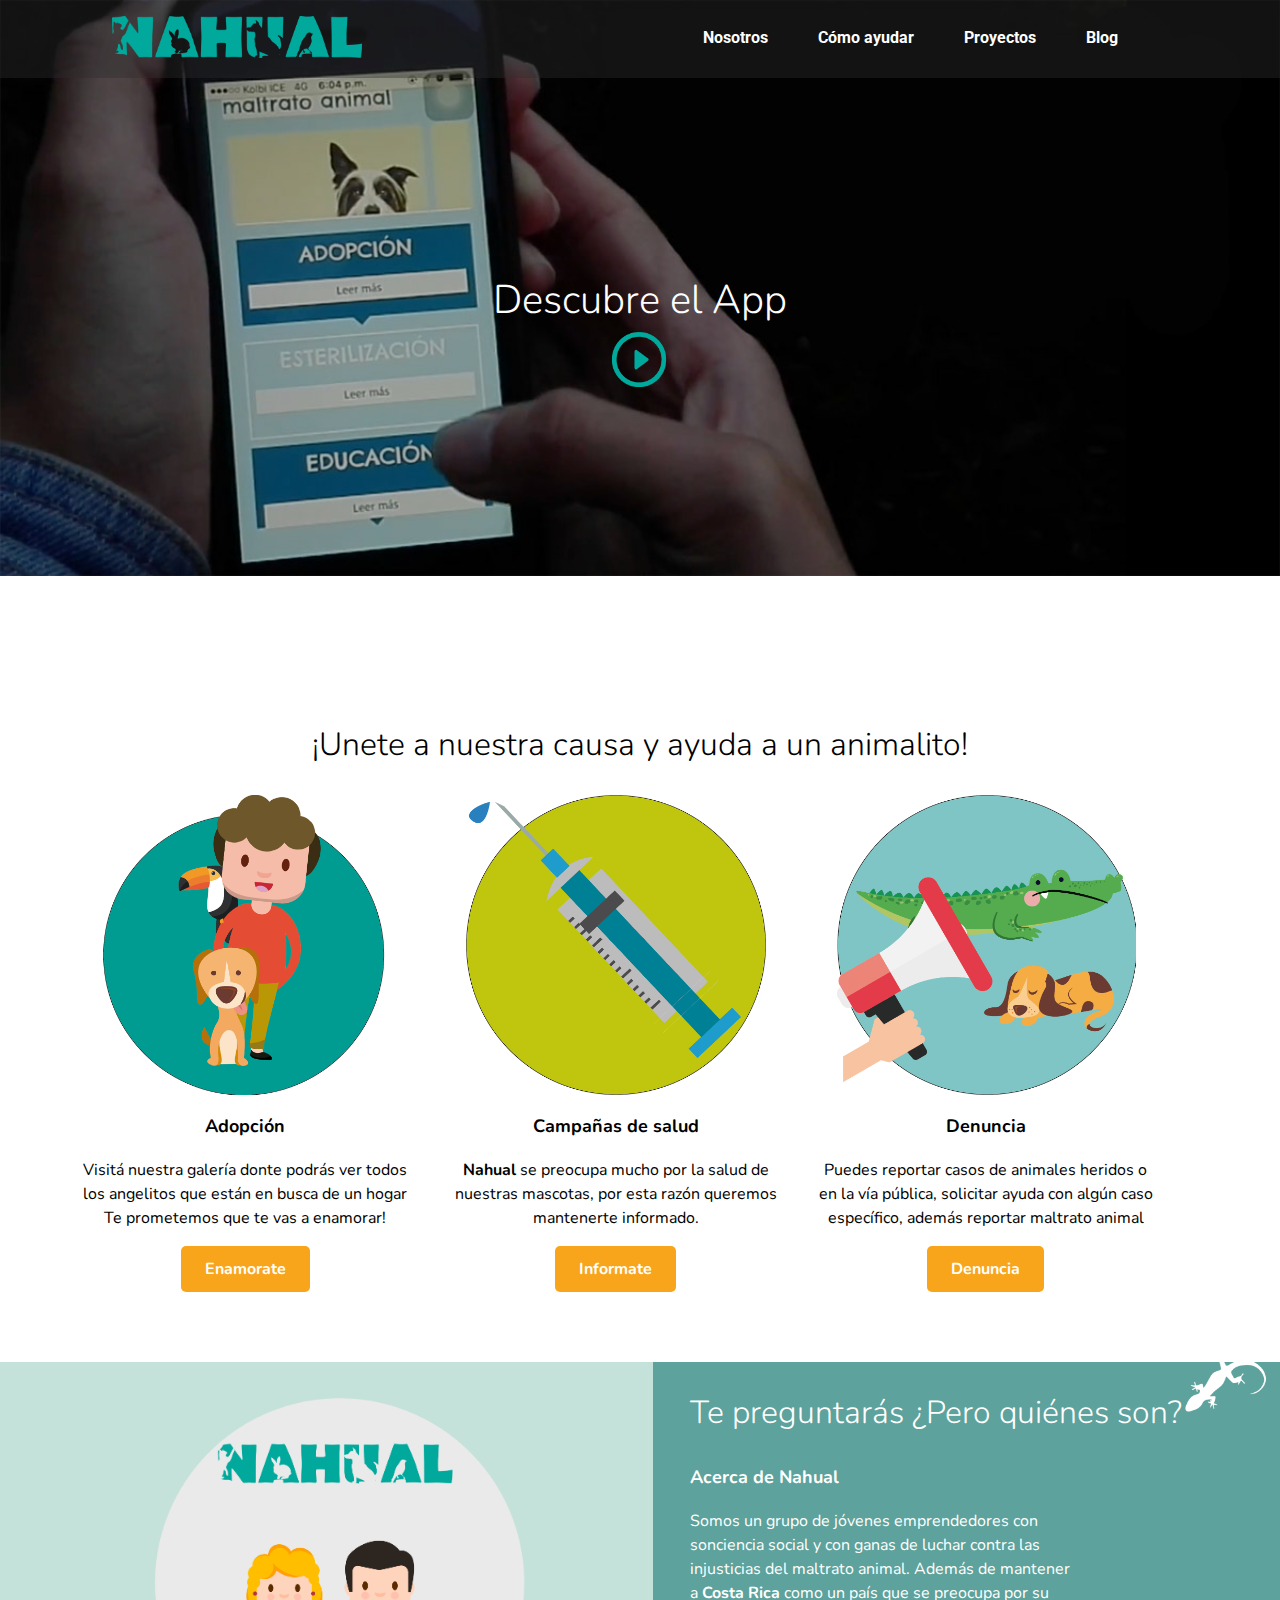
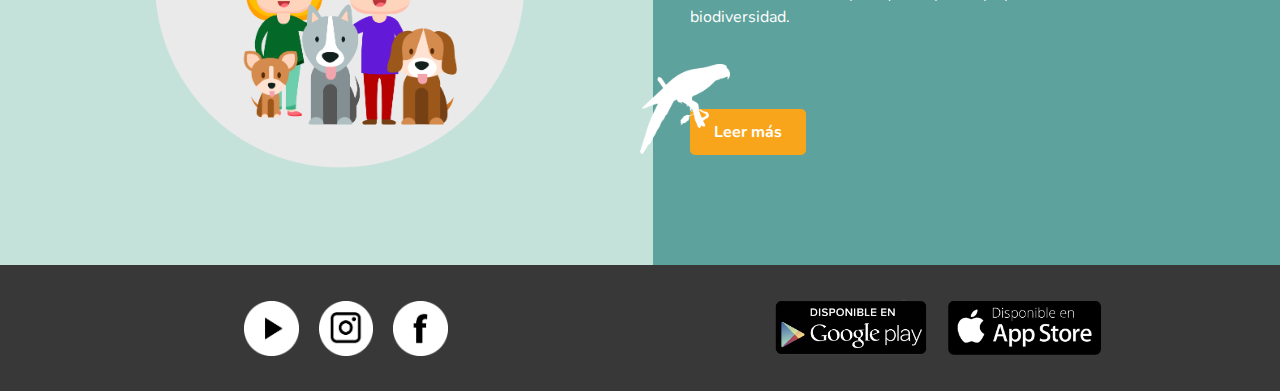
==== index.html @ 8c4a7dd0 "Entrepreneurship project web site" ====
<!DOCTYPE html>
<html lang="en">

<head>
  <meta charset="utf-8">
  <meta name="author" content="">
  <meta name="viewport" content="width=device-width, initial-scale=1.0">
  <title>Nahual</title>
  <link href="https://fonts.googleapis.com/css?family=Montserrat:700|Nunito:300,300i,700" rel="stylesheet">
  <link href="https://fonts.googleapis.com/css?family=Roboto" rel="stylesheet">
  <link rel="stylesheet" href="css/style.css">
  <script src="js/jquery.min.js"></script>
  <!--[if lt IE 9]>
    <script type="text/javascript">
      var arr=['article','aside','footer','header','nav','section','figcaption','figure','main','template'];
      for(var i=0;i<arr.length;i++) document.createElement(arr[i]);
    </script>
    <![endif]-->
  <meta name="description" content="">
</head>

<body>
  <div class="wrapper">
    <div class="l-group bg-hero">
      <header class="l-group site-header" role="banner">
        <div class="site-nav">
          <a href="index.html" class="logo"><img src="img/logo.png" alt="Logo Conversable"></a>
          <nav class="main-menu">
            <ul class="menu main-menu__items">
              <li class="main-menu__item"><a class="main-menu__action" href="#l">Nosotros</a></li>
              <li class="main-menu__item"><a class="main-menu__action" href="#">Cómo ayudar</a></li>
              <li class="main-menu__item"><a class="main-menu__action" href="#">Proyectos</a></li>
              <li class="main-menu__item"><a class="main-menu__action" href="#">Blog</a></li>
            </ul>
          </nav>
        </div>
      </header>
      <div class="bg-video">
        <video playsinline autoplay muted loop poster="img/poster_home.jpg">
          <source src="video/Drinking-Dog.mp4" type="video/mp4"> Your browser does not support HTML5 video.
        </video>
      </div>
      <section class="l-group section-wrap section-wrap--intro">
        <div class="center">
          <h1 class="h-page h-page--white">Descubre el App</h1>
          <img src="img/play-icon.png" class="play-icon" alt="Play icon" id="playVideo">
        </div>
      </section>
    </div>
    <main class="main" role="main">
      <section class="l-group section-wrap">
        <div class="group">
          <h2 class="h-section">¡Unete a nuestra causa y ayuda a un animalito!</h2>
          <ul class="events-wrapper">
            <li class="events-grid event-item event-item">
              <div class="img-grid img-adopcion" alt="Adopcion"></div>
              <p class="sub-title">Adopción
                <p>
                  <p>Visitá nuestra galería donte podrás ver todos los angelitos que están en busca de un hogar Te prometemos
                    que te vas a enamorar!
                    <p>
                      <a href="" class="btn">Enamorate</a>
            </li>
            <li class="events-grid event-item event-item">
              <div class="img-grid img-vacuna" alt="Campañas"></div>
              <p class="sub-title">Campañas de salud
                <p>
                  <p><strong>Nahual</strong> se preocupa mucho por la salud de nuestras mascotas, por esta razón queremos mantenerte
                    informado.
                  </p>
                  <a href="" class="btn">Informate</a>
            </li>
            <li class="events-grid event-item event-item">
              <div class="img-grid img-denuncia" alt="Denuncia"></div>
              <p class="sub-title">Denuncia
                <p>
                  <p>Puedes reportar casos de animales heridos o en la vía pública, solicitar ayuda con algún caso específico,
                    además reportar maltrato animal</p>
                  <a href="denuncia.html" class="btn">Denuncia</a>
            </li>
          </ul>
        </div>
      </section>
      <section class="l-group section-who">
        <div class="who-container">
          <div>
            <img class="img-gecko" src="img/gecko.png" alt="Gecko">
            <img class="img-lora" src="img/lora.png" alt="Lora">
          </div>
          <div class="who-image">
            <img class="quienes-somos" src="img/quienes-somos.png">
          </div>
          <div class="who-description">
            <h2>Te preguntarás ¿Pero quiénes son?</h2>
            <p class="sub-title">Acerca de Nahual</p>
            <p>Somos un grupo de jóvenes emprendedores con sonciencia social y con ganas de luchar contra las injusticias del
              maltrato animal. Además de mantener a <strong>Costa Rica</strong> como un país que se preocupa por su biodiversidad.
            </p>
            <a href="#" class="btn btn-who">Leer más</a>
          </div>
        </div>
      </section>
    </main>
  </div>
  <footer class="l-group site-footer">
    <div class="contact-footer">
      <div class="footer-container">
        <ul class="contact-media">
          <li><img src="img/social-media-youtube.png"></li>
          <li><img src="img/social-media-instragram.png"></li>
          <li><img src="img/social-media-facebook.png"></li>
        </ul>
        <ul class="app-media">
          <li><img src="img/google-play.png"></li>
          <li><img src="img/app-store.png"></li>
        </ul>
      </div>
    </div>
  </footer>
  <div class="video-modal hidden" id="videoModal">
    <div id="video"></div>
  </div>
  <div class="opacity hidden"></div>
  <!-- Scripts -->
  <script src="js/modal-video.js"></script>
</body>

</html>
---- css/style.css ----
*,
*:before,
*:after {
  box-sizing: border-box; }

html {
  font: 1em/1.5 "Nunito", sans-serif;
  width: 100%;
  height: 100%;
  background-color: #000;
  -ms-text-size-adjust: 100%;
  -webkit-text-size-adjust: 100%;
  overflow-x: hidden;
  -moz-osx-font-smoothing: grayscale;
  -webkit-font-smoothing: antialiased; }

body {
  background-color: #000;
  width: 100%;
  min-height: 100%;
  margin: 0;
  position: relative; }

::selection {
  background: #b3d4fc;
  text-shadow: none; }

article,
aside,
footer,
header,
nav,
section,
figcaption,
figure,
main,
details,
menu {
  display: block; }

figure {
  margin: 1em 40px; }

summary {
  display: list-item; }

canvas {
  display: inline-block; }

template {
  display: none; }

h1 {
  font-size: 2.5rem;
  margin: 3em 0 0;
  font-weight: 300; }

h2 {
  font-size: 2rem;
  font-weight: 300; }

h3,
.h-h3 {
  font-size: 1.5rem; }

h1,
h2,
h3,
h4 {
  color: #000;
  font-family: "Nunito", sans-serif; }

.h-section {
  text-align: center; }

.h-page {
  color: inherit;
  text-align: center; }

.sub-title {
  font-size: 1.125rem;
  font-weight: 700; }

hr {
  display: block;
  height: 1px;
  border: 0;
  border-top: 1px solid #ccc;
  margin: 1em 0;
  padding: 0; }

pre {
  font-family: monospace, monospace;
  font-size: 1em; }

abbr[title] {
  border-bottom: none;
  text-decoration: underline;
  text-decoration: underline dotted; }

b,
strong {
  font-weight: inherit; }

b,
strong {
  font-weight: bolder; }

code,
kbd,
samp {
  font-family: monospace, monospace;
  font-size: 1em; }

dfn {
  font-style: italic; }

mark {
  background-color: #ff0;
  color: #000; }

small {
  font-size: 80%; }

sub,
sup {
  font-size: 75%;
  line-height: 0;
  position: relative;
  vertical-align: baseline; }

sub {
  bottom: -0.25em; }

sup {
  top: -0.5em; }

q {
  font-style: italic; }

p {
  font-size: 1rem; }

th,
td {
  padding: 5px 10px; }

th {
  color: #fff; }

audio,
video {
  display: inline-block; }

audio:not([controls]) {
  display: none;
  height: 0; }

audio,
canvas,
iframe,
img,
svg,
video {
  vertical-align: middle; }

img {
  border-style: none; }

svg:not(:root) {
  overflow: hidden; }

.menu {
  margin: 0;
  padding: 0; }

.btn {
  background-color: #F8A51C;
  border-radius: 5px;
  color: #fff;
  cursor: pointer;
  display: inline-block;
  font-size: 1rem;
  font-weight: 700;
  padding: .7rem 1.5rem;
  text-decoration: none; }
  .btn:hover {
    background-color: #21a295; }

.btn-who:hover {
  background-color: #383838; }

.logo-item {
  display: inline-block;
  vertical-align: top;
  margin: -3px;
  padding: 1.5rem; }

.main-menu {
  float: right; }

.main-menu__action {
  color: inherit;
  border-bottom: 0;
  display: block;
  margin: 10px 50px 2px 0;
  text-decoration: none; }
  .main-menu__action:hover {
    border-bottom: 2px solid #23b1a6; }

.main-menu__item {
  display: inline;
  float: left; }

.main-menu__items {
  font-family: "Roboto", sans-serif;
  font-weight: 700;
  list-style: none; }

.events-wrapper {
  padding: 0; }

.events-grid {
  display: inline;
  float: left;
  min-height: 500px;
  text-align: center; }

.event-item {
  width: 30%;
  margin-right: 2rem; }

.logo {
  border-bottom: 0;
  float: left; }
  .logo img {
    display: block;
    width: 250px; }

.logo {
  border-bottom: 0;
  float: left; }
  .logo img {
    display: block;
    width: 250px; }

.section-who {
  position: relative;
  /* Permalink - use to edit and share this gradient: http://colorzilla.com/gradient-editor/#c5e2da+0,c5e2da+51,5da29c+51,5da29c+51,5da29c+100 */
  background: #c5e2da;
  /* Old browsers */
  background: -moz-linear-gradient(left, #c5e2da 0%, #c5e2da 51%, #5da29c 51%, #5da29c 51%, #5da29c 100%);
  /* FF3.6-15 */
  background: -webkit-linear-gradient(left, #c5e2da 0%, #c5e2da 51%, #5da29c 51%, #5da29c 51%, #5da29c 100%);
  /* Chrome10-25,Safari5.1-6 */
  background: linear-gradient(to right, #c5e2da 0%, #c5e2da 51%, #5da29c 51%, #5da29c 51%, #5da29c 100%);
  /* W3C, IE10+, FF16+, Chrome26+, Opera12+, Safari7+ */
  filter: progid:DXImageTransform.Microsoft.gradient( startColorstr='#c5e2da', endColorstr='#5da29c',GradientType=1 );
  /* IE6-9 */ }

.who-container {
  min-width: 1200px;
  max-width: 1200px;
  margin: 0 auto; }

.who-image, .who-description {
  display: inline-block;
  padding-left: 3rem;
  width: 49.8%; }

.who-image {
  padding: 2rem 2rem;
  text-align: center;
  vertical-align: top; }
  .who-image img {
    width: 70%; }

.who-description {
  min-height: 503px; }
  .who-description h2, .who-description h3, .who-description p {
    color: #fff; }
  .who-description a {
    margin-top: 4rem; }
  .who-description p {
    width: 70%; }

.img-gecko {
  position: absolute;
  top: -14px;
  right: 8px;
  width: 8%; }

.img-lora {
  position: absolute;
  top: 60%;
  left: 50%;
  width: 90px; }

.contact-footer {
  background-color: #383838 !important; }

.contact-media {
  display: inline-block;
  list-style: none;
  text-align: center;
  width: 49%; }
  .contact-media li {
    display: inline; }
  .contact-media img {
    margin-right: 1rem;
    width: 10%; }

.app-media {
  display: inline-block;
  list-style: none;
  text-align: center;
  width: 49%; }
  .app-media li {
    display: inline; }
  .app-media img {
    margin-right: 1rem;
    width: 28%; }

body {
  position: relative; }

.video-modal {
  left: 50%;
  height: 80vh;
  position: fixed;
  text-align: center;
  top: 50%;
  transform: translate(-50%, -50%);
  width: 80vw;
  z-index: 20; }

.opacity {
  background-color: rgba(0, 0, 0, 0.8);
  left: 0;
  height: 100vh;
  position: fixed;
  top: 0;
  width: 100vw;
  z-index: 10; }

.hidden {
  display: none; }

.site-header {
  margin-bottom: 1.125rem;
  position: relative;
  z-index: 5; }

.site-nav {
  background: rgba(45, 45, 45, 0.4);
  padding: 1rem 7rem 20px 7rem; }
  .site-nav:before, .site-nav:after {
    content: " ";
    display: table; }
  .site-nav:after, .site-nav:after {
    clear: both; }

.bg-pattern {
  background: url(../img/bg-pattern.jpg) fixed;
  color: #fff; }

.l-content {
  margin: 0 auto;
  width: 65%; }

.l-group:before, .l-group:after {
  content: " ";
  display: table; }
.l-group:after, .l-group:after {
  clear: both; }

.group {
  margin: 0 auto;
  max-width: 1200px; }
  .group:before, .group:after {
    content: " ";
    display: table; }
  .group:after, .group:after {
    clear: both; }

.bg-hero {
  background-repeat: no-repeat;
  background-attachment: fixed;
  background-size: cover;
  background-color: transparent;
  color: #fff;
  height: 40rem;
  overflow: hidden;
  position: relative;
  z-index: 2; }

.bg-video {
  position: absolute;
  top: 0;
  left: 0;
  right: 0;
  z-index: 0;
  background-size: cover; }
  .bg-video:after {
    content: '';
    background-color: rgba(0, 0, 0, 0.3);
    position: absolute;
    top: 0;
    left: 0;
    right: 0;
    bottom: 0; }
  .bg-video video {
    height: auto;
    width: 100%; }

.section-wrap {
  padding: 3.375rem 2.25rem;
  max-width: 1200px;
  min-width: 1200px;
  margin: 0 auto; }

.section-wrap--intro {
  position: relative;
  z-index: 2; }

.section-intro {
  margin-bottom: 3rem;
  text-align: center; }

.section-wrap--tight {
  padding-bottom: 2.25rem;
  padding-top: 2.25rem; }

.wrapper {
  background-color: #fff; }

.center {
  text-align: center; }

.play-icon {
  cursor: pointer;
  width: 5%; }

.img-grid {
  background-size: cover;
  margin: 0 auto;
  width: 300px;
  height: 300px; }

.img-adopcion {
  background-image: url("../img/adopcion.png"); }
  .img-adopcion:hover {
    background-image: url("../video/adopcion.gif"); }

.img-denuncia {
  background-image: url("../img/denuncia.png"); }
  .img-denuncia:hover {
    background-image: url("../video/denuncia.gif"); }

.img-vacuna {
  background-image: url("../img/vacuna.png"); }
  .img-vacuna:hover {
    background-image: url("../video/vacuna.gif"); }

.site-footer {
  background: url(../img/bg-footer.jpg) repeat-x; }
  .site-footer:before, .site-footer:after {
    content: " ";
    display: table; }
  .site-footer:after, .site-footer:after {
    clear: both; }

.contact-footer {
  padding: 1.125rem 0; }

.footer-container {
  max-width: 1200px;
  margin: 0 auto; }

/*# sourceMappingURL=style.css.map */
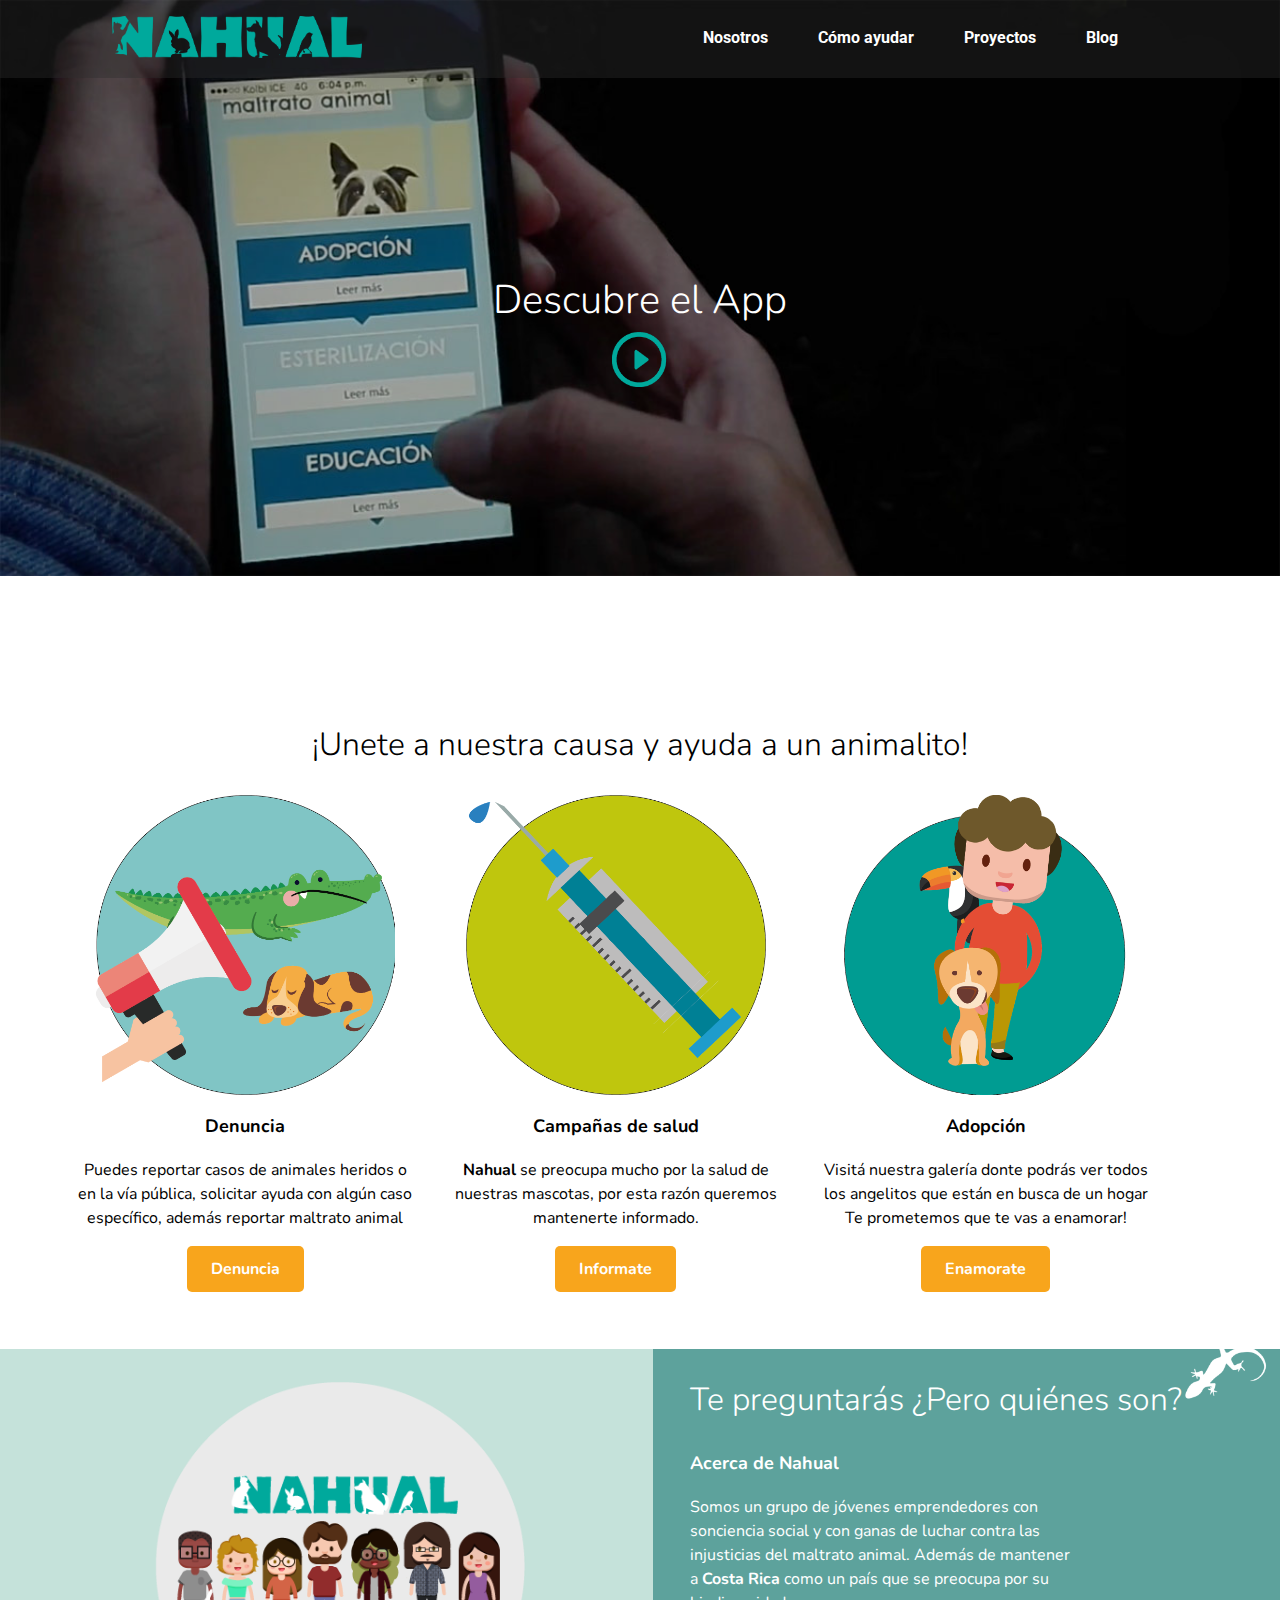
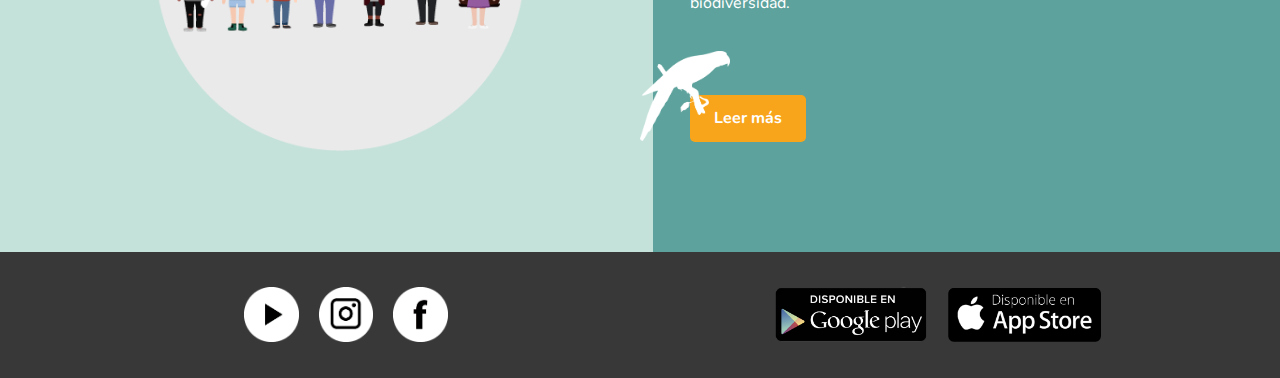
==== commit 613a82a0: "Adding last functionality" ====
--- a/index.html
+++ b/index.html
@@ -53,30 +53,25 @@
           <h2 class="h-section">¡Unete a nuestra causa y ayuda a un animalito!</h2>
           <ul class="events-wrapper">
             <li class="events-grid event-item event-item">
-              <div class="img-grid img-adopcion" alt="Adopcion"></div>
-              <p class="sub-title">Adopción
-                <p>
-                  <p>Visitá nuestra galería donte podrás ver todos los angelitos que están en busca de un hogar Te prometemos
-                    que te vas a enamorar!
-                    <p>
-                      <a href="" class="btn">Enamorate</a>
+              <div class="img-grid img-denuncia" alt="Denuncia"></div>
+              <p class="sub-title">Denuncia</p>
+              <p>Puedes reportar casos de animales heridos o en la vía pública, solicitar ayuda con algún caso específico,
+              además reportar maltrato animal</p>
+              <a href="denuncia.html" class="btn">Denuncia</a>
             </li>
             <li class="events-grid event-item event-item">
               <div class="img-grid img-vacuna" alt="Campañas"></div>
-              <p class="sub-title">Campañas de salud
-                <p>
-                  <p><strong>Nahual</strong> se preocupa mucho por la salud de nuestras mascotas, por esta razón queremos mantenerte
-                    informado.
-                  </p>
-                  <a href="" class="btn">Informate</a>
+              <p class="sub-title">Campañas de salud</p>
+              <p><strong>Nahual</strong> se preocupa mucho por la salud de nuestras mascotas, por esta razón queremos mantenerte
+                informado.</p>
+              <a href="" class="btn">Informate</a>
             </li>
             <li class="events-grid event-item event-item">
-              <div class="img-grid img-denuncia" alt="Denuncia"></div>
-              <p class="sub-title">Denuncia
-                <p>
-                  <p>Puedes reportar casos de animales heridos o en la vía pública, solicitar ayuda con algún caso específico,
-                    además reportar maltrato animal</p>
-                  <a href="denuncia.html" class="btn">Denuncia</a>
+              <div class="img-grid img-adopcion" alt="Adopcion"></div>
+              <p class="sub-title">Adopción</p>
+              <p>Visitá nuestra galería donte podrás ver todos los angelitos que están en busca de un hogar Te prometemos
+              que te vas a enamorar!</p>
+              <a href="" class="btn">Enamorate</a>
             </li>
           </ul>
         </div>
--- a/css/style.css
+++ b/css/style.css
@@ -7,7 +7,6 @@
   font: 1em/1.5 "Nunito", sans-serif;
   width: 100%;
   height: 100%;
-  background-color: #000;
   -ms-text-size-adjust: 100%;
   -webkit-text-size-adjust: 100%;
   overflow-x: hidden;
@@ -15,7 +14,6 @@
   -webkit-font-smoothing: antialiased; }
 
 body {
-  background-color: #000;
   width: 100%;
   min-height: 100%;
   margin: 0;
@@ -76,6 +74,10 @@
 .h-page {
   color: inherit;
   text-align: center; }
+
+.tittle {
+  font-size: 2.5rem;
+  font-weight: 300; }
 
 .sub-title {
   font-size: 1.125rem;
@@ -361,8 +363,14 @@
     clear: both; }
 
 .bg-pattern {
-  background: url(../img/bg-pattern.jpg) fixed;
+  background-color: #383838;
   color: #fff; }
+
+.denuncia-icon {
+  width: 600px;
+  position: absolute;
+  right: 55%;
+  top: -10%; }
 
 .l-content {
   margin: 0 auto;
@@ -462,6 +470,11 @@
   .img-vacuna:hover {
     background-image: url("../video/vacuna.gif"); }
 
+.denuncia-text {
+  margin: 0 auto;
+  text-align: center;
+  width: 600px; }
+
 .site-footer {
   background: url(../img/bg-footer.jpg) repeat-x; }
   .site-footer:before, .site-footer:after {
